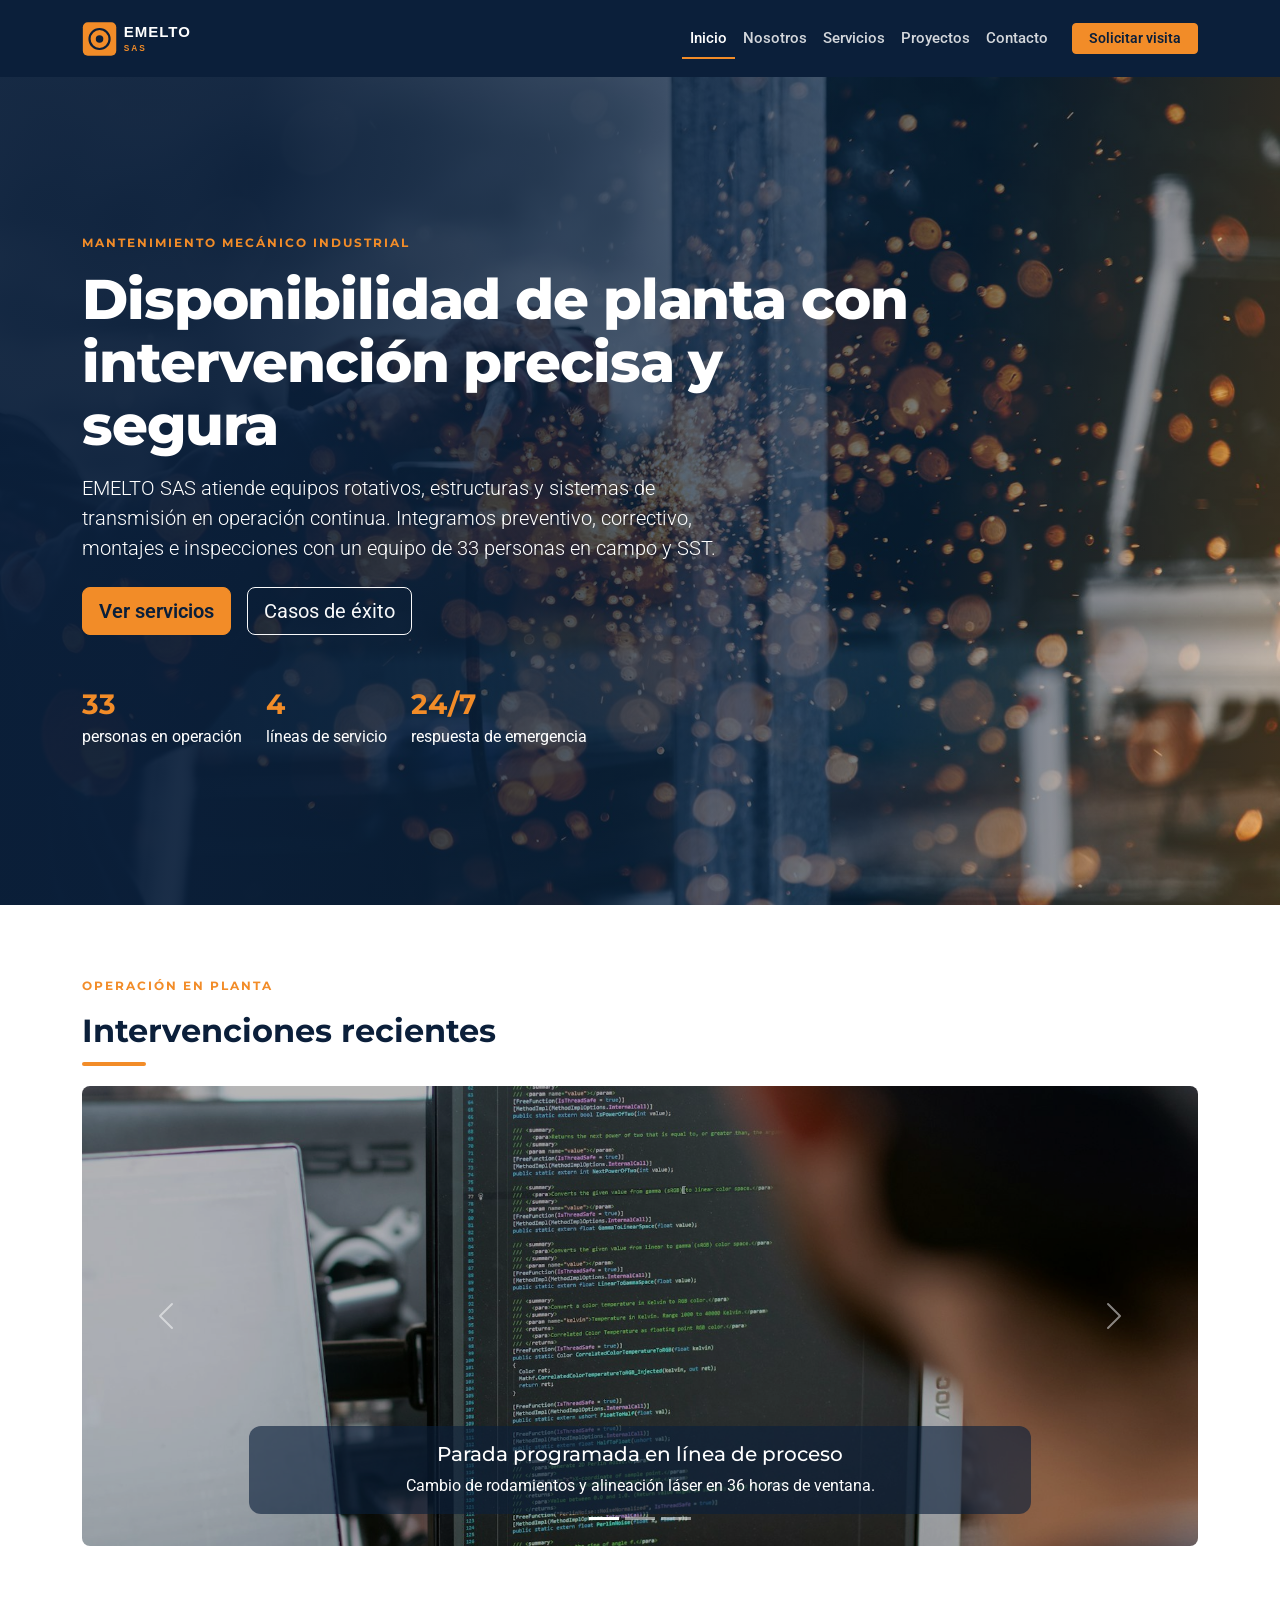
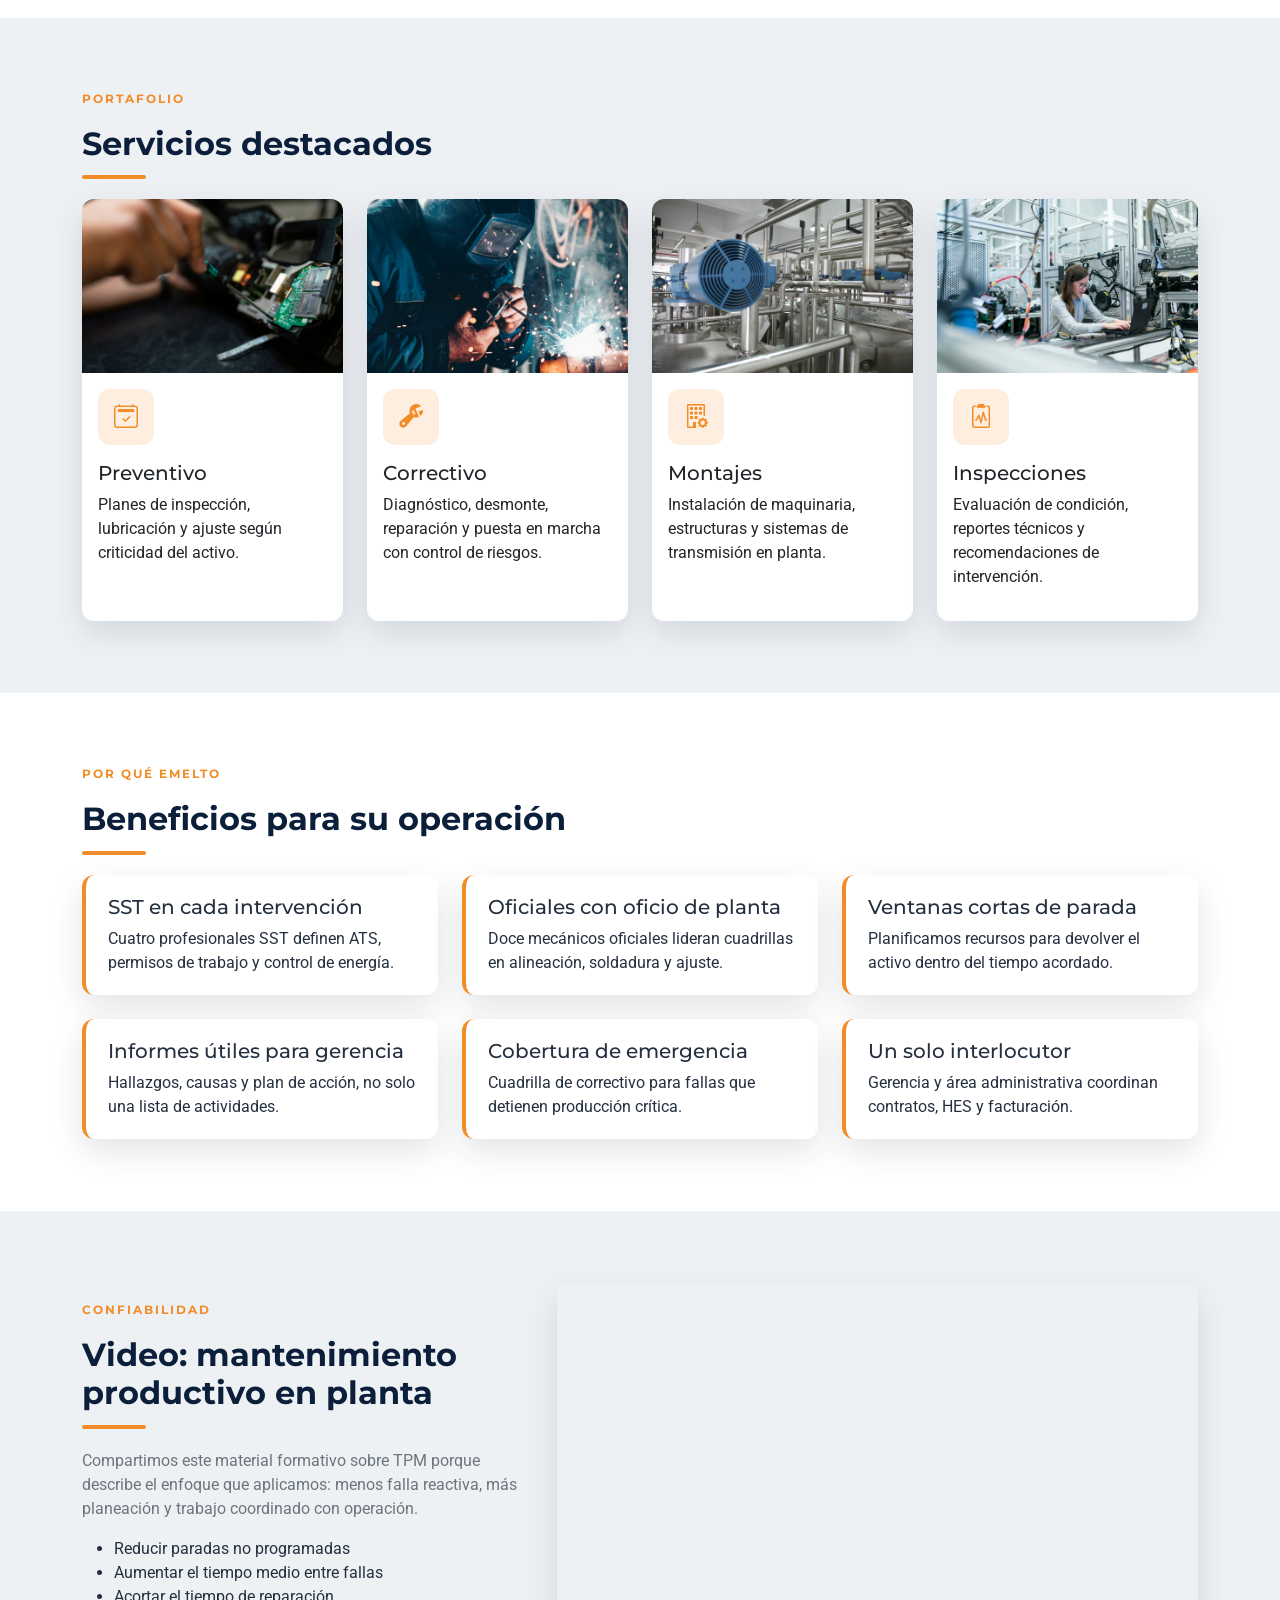
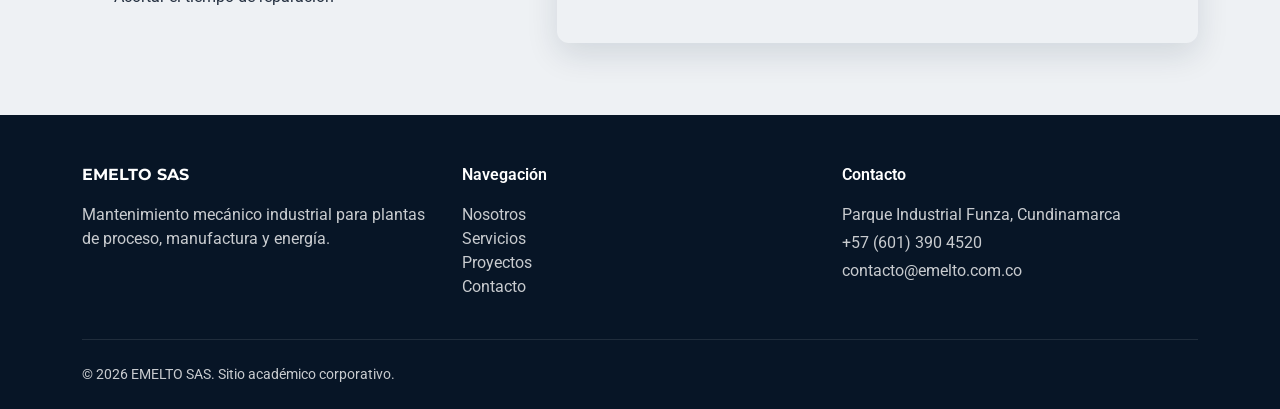
==== EMELTO-SAS/index.html @ 65eaef17 "Version estable antes de ajustes finales" ====
<!DOCTYPE html>
<html lang="es">
  <head>
    <meta charset="UTF-8" />
    <meta name="viewport" content="width=device-width, initial-scale=1" />
    <meta
      name="description"
      content="EMELTO SAS: mantenimiento mecánico industrial, montajes e inspecciones para plantas en Colombia."
    />
    <title>Inicio | EMELTO SAS</title>
    <link rel="icon" href="img/favicon.svg" type="image/svg+xml" />
    <link rel="preconnect" href="https://fonts.googleapis.com" />
    <link rel="preconnect" href="https://fonts.gstatic.com" crossorigin />
    <link
      href="https://fonts.googleapis.com/css2?family=Montserrat:wght@600;700;800&family=Roboto:wght@400;500;700&display=swap"
      rel="stylesheet"
    />
    <link
      href="https://cdn.jsdelivr.net/npm/bootstrap@5.3.3/dist/css/bootstrap.min.css"
      rel="stylesheet"
      integrity="sha384-QWTKZyjpPEjISv5WaRU9OFeRpok6YctnYmDr5pNlyT2bRjXh0JMhjY6hW+ALEwIH"
      crossorigin="anonymous"
    />
    <link
      href="https://cdn.jsdelivr.net/npm/bootstrap-icons@1.11.3/font/bootstrap-icons.min.css"
      rel="stylesheet"
    />
    <link rel="stylesheet" href="css/styles.css" />
  </head>
  <body>
    <a class="skip-link" href="#contenido">Saltar al contenido</a>

    <!-- Navegación principal -->
    <nav class="navbar navbar-expand-lg navbar-dark navbar-emelto sticky-top" aria-label="Principal">
      <div class="container">
        <a class="navbar-brand d-flex align-items-center" href="index.html">
          <img src="img/logo-light.svg" alt="EMELTO SAS" height="44" />
        </a>
        <button
          class="navbar-toggler"
          type="button"
          data-bs-toggle="collapse"
          data-bs-target="#menuPrincipal"
          aria-controls="menuPrincipal"
          aria-expanded="false"
          aria-label="Abrir menú"
        >
          <span class="navbar-toggler-icon"></span>
        </button>
        <div class="collapse navbar-collapse" id="menuPrincipal">
          <ul class="navbar-nav ms-auto mb-2 mb-lg-0 align-items-lg-center">
            <li class="nav-item"><a class="nav-link active" aria-current="page" href="index.html">Inicio</a></li>
            <li class="nav-item"><a class="nav-link" href="nosotros.html">Nosotros</a></li>
            <li class="nav-item"><a class="nav-link" href="servicios.html">Servicios</a></li>
            <li class="nav-item"><a class="nav-link" href="proyectos.html">Proyectos</a></li>
            <li class="nav-item"><a class="nav-link" href="contacto.html">Contacto</a></li>
            <li class="nav-item ms-lg-3">
              <a class="btn btn-orange btn-sm px-3" href="contacto.html">Solicitar visita</a>
            </li>
          </ul>
        </div>
      </div>
    </nav>

    <main id="contenido">
      <!-- Hero -->
      <header class="hero-home">
        <div class="container py-5">
          <p class="section-kicker mb-3">Mantenimiento mecánico industrial</p>
          <h1 class="display-hero display-4 col-lg-9">
            Disponibilidad de planta con intervención precisa y segura
          </h1>
          <p class="lead col-lg-7 mt-3">
            EMELTO SAS atiende equipos rotativos, estructuras y sistemas de transmisión en operación continua.
            Integramos preventivo, correctivo, montajes e inspecciones con un equipo de 33 personas en campo y SST.
          </p>
          <div class="d-flex flex-wrap gap-3 mt-4">
            <a class="btn btn-orange btn-lg" href="servicios.html">Ver servicios</a>
            <a class="btn btn-outline-light btn-lg" href="proyectos.html">Casos de éxito</a>
          </div>
          <div class="hero-stats mt-5">
            <div>
              <strong>33</strong>
              <span>personas en operación</span>
            </div>
            <div>
              <strong>4</strong>
              <span>líneas de servicio</span>
            </div>
            <div>
              <strong>24/7</strong>
              <span>respuesta de emergencia</span>
            </div>
          </div>
        </div>
      </header>

      <!-- Carrusel de operaciones -->
      <section class="section" aria-labelledby="tituloCarrusel">
        <div class="container">
          <p class="section-kicker">Operación en planta</p>
          <h2 id="tituloCarrusel" class="section-title">Intervenciones recientes</h2>
          <div class="accent-bar"></div>
          <div id="carruselInicio" class="carousel slide carousel-emelto" data-bs-ride="carousel">
            <div class="carousel-indicators">
              <button type="button" data-bs-target="#carruselInicio" data-bs-slide-to="0" class="active" aria-current="true" aria-label="Diapositiva 1"></button>
              <button type="button" data-bs-target="#carruselInicio" data-bs-slide-to="1" aria-label="Diapositiva 2"></button>
              <button type="button" data-bs-target="#carruselInicio" data-bs-slide-to="2" aria-label="Diapositiva 3"></button>
            </div>
            <div class="carousel-inner rounded-3 overflow-hidden">
              <div class="carousel-item active">
                <img src="img/carousel-1.jpg" class="d-block w-100" alt="Equipo de EMELTO en taller de mantenimiento industrial" />
                <div class="carousel-caption">
                  <h3 class="h5">Parada programada en línea de proceso</h3>
                  <p class="mb-0">Cambio de rodamientos y alineación láser en 36 horas de ventana.</p>
                </div>
              </div>
              <div class="carousel-item">
                <img src="img/carousel-2.jpg" class="d-block w-100" alt="Maquinaria industrial en planta de producción" />
                <div class="carousel-caption">
                  <h3 class="h5">Confiabilidad de equipos rotativos</h3>
                  <p class="mb-0">Rutas de inspección y lubricación para reducir paradas no planeadas.</p>
                </div>
              </div>
              <div class="carousel-item">
                <img src="img/carousel-3.jpg" class="d-block w-100" alt="Sistemas de tubería y equipos mecánicos" />
                <div class="carousel-caption">
                  <h3 class="h5">Montaje de sistemas de transmisión</h3>
                  <p class="mb-0">Instalación de reductores, acoplamientos y estructuras de soporte.</p>
                </div>
              </div>
            </div>
            <button class="carousel-control-prev" type="button" data-bs-target="#carruselInicio" data-bs-slide="prev">
              <span class="carousel-control-prev-icon" aria-hidden="true"></span>
              <span class="visually-hidden">Anterior</span>
            </button>
            <button class="carousel-control-next" type="button" data-bs-target="#carruselInicio" data-bs-slide="next">
              <span class="carousel-control-next-icon" aria-hidden="true"></span>
              <span class="visually-hidden">Siguiente</span>
            </button>
          </div>
        </div>
      </section>

      <!-- Servicios destacados -->
      <section class="section section-alt" aria-labelledby="tituloServicios">
        <div class="container">
          <p class="section-kicker">Portafolio</p>
          <h2 id="tituloServicios" class="section-title">Servicios destacados</h2>
          <div class="accent-bar"></div>
          <div class="row g-4">
            <div class="col-md-6 col-lg-3">
              <article class="card card-emelto">
                <img src="img/servicio-preventivo.jpg" class="card-img-top" alt="Técnico revisando un equipo en mantenimiento preventivo" />
                <div class="card-body">
                  <div class="icon-box mb-3"><i class="bi bi-calendar2-check" aria-hidden="true"></i></div>
                  <h3 class="h5">Preventivo</h3>
                  <p>Planes de inspección, lubricación y ajuste según criticidad del activo.</p>
                </div>
              </article>
            </div>
            <div class="col-md-6 col-lg-3">
              <article class="card card-emelto">
                <img src="img/servicio-correctivo.jpg" class="card-img-top" alt="Soldadura y reparación mecánica en campo" />
                <div class="card-body">
                  <div class="icon-box mb-3"><i class="bi bi-wrench-adjustable" aria-hidden="true"></i></div>
                  <h3 class="h5">Correctivo</h3>
                  <p>Diagnóstico, desmonte, reparación y puesta en marcha con control de riesgos.</p>
                </div>
              </article>
            </div>
            <div class="col-md-6 col-lg-3">
              <article class="card card-emelto">
                <img src="img/servicio-montaje.jpg" class="card-img-top" alt="Montaje de estructura industrial" />
                <div class="card-body">
                  <div class="icon-box mb-3"><i class="bi bi-building-gear" aria-hidden="true"></i></div>
                  <h3 class="h5">Montajes</h3>
                  <p>Instalación de maquinaria, estructuras y sistemas de transmisión en planta.</p>
                </div>
              </article>
            </div>
            <div class="col-md-6 col-lg-3">
              <article class="card card-emelto">
                <img src="img/servicio-inspeccion.jpg" class="card-img-top" alt="Ingeniero realizando inspección mecánica" />
                <div class="card-body">
                  <div class="icon-box mb-3"><i class="bi bi-clipboard2-pulse" aria-hidden="true"></i></div>
                  <h3 class="h5">Inspecciones</h3>
                  <p>Evaluación de condición, reportes técnicos y recomendaciones de intervención.</p>
                </div>
              </article>
            </div>
          </div>
        </div>
      </section>

      <!-- Beneficios -->
      <section class="section" aria-labelledby="tituloBeneficios">
        <div class="container">
          <p class="section-kicker">Por qué EMELTO</p>
          <h2 id="tituloBeneficios" class="section-title">Beneficios para su operación</h2>
          <div class="accent-bar"></div>
          <div class="row g-4">
            <div class="col-md-6 col-lg-4">
              <article class="benefit-item">
                <h3 class="h5">SST en cada intervención</h3>
                <p class="mb-0">Cuatro profesionales SST definen ATS, permisos de trabajo y control de energía.</p>
              </article>
            </div>
            <div class="col-md-6 col-lg-4">
              <article class="benefit-item">
                <h3 class="h5">Oficiales con oficio de planta</h3>
                <p class="mb-0">Doce mecánicos oficiales lideran cuadrillas en alineación, soldadura y ajuste.</p>
              </article>
            </div>
            <div class="col-md-6 col-lg-4">
              <article class="benefit-item">
                <h3 class="h5">Ventanas cortas de parada</h3>
                <p class="mb-0">Planificamos recursos para devolver el activo dentro del tiempo acordado.</p>
              </article>
            </div>
            <div class="col-md-6 col-lg-4">
              <article class="benefit-item">
                <h3 class="h5">Informes útiles para gerencia</h3>
                <p class="mb-0">Hallazgos, causas y plan de acción, no solo una lista de actividades.</p>
              </article>
            </div>
            <div class="col-md-6 col-lg-4">
              <article class="benefit-item">
                <h3 class="h5">Cobertura de emergencia</h3>
                <p class="mb-0">Cuadrilla de correctivo para fallas que detienen producción crítica.</p>
              </article>
            </div>
            <div class="col-md-6 col-lg-4">
              <article class="benefit-item">
                <h3 class="h5">Un solo interlocutor</h3>
                <p class="mb-0">Gerencia y área administrativa coordinan contratos, HES y facturación.</p>
              </article>
            </div>
          </div>
        </div>
      </section>

      <!-- Video corporativo -->
      <section class="section section-alt" aria-labelledby="tituloVideo">
        <div class="container">
          <div class="row align-items-center g-4">
            <div class="col-lg-5">
              <p class="section-kicker">Confiabilidad</p>
              <h2 id="tituloVideo" class="section-title">Video: mantenimiento productivo en planta</h2>
              <div class="accent-bar"></div>
              <p class="section-lead">
                Compartimos este material formativo sobre TPM porque describe el enfoque que aplicamos:
                menos falla reactiva, más planeación y trabajo coordinado con operación.
              </p>
              <ul>
                <li>Reducir paradas no programadas</li>
                <li>Aumentar el tiempo medio entre fallas</li>
                <li>Acortar el tiempo de reparación</li>
              </ul>
            </div>
            <div class="col-lg-7">
              <div class="video-frame">
                <iframe
                  src="https://www.youtube.com/embed/mJirqjwiPus"
                  title="Video sobre mantenimiento productivo total (TPM) aplicado a planta industrial"
                  allow="accelerometer; autoplay; clipboard-write; encrypted-media; gyroscope; picture-in-picture"
                  allowfullscreen
                ></iframe>
              </div>
            </div>
          </div>
        </div>
      </section>
    </main>

    <footer class="footer-emelto pt-5 pb-4">
      <div class="container">
        <div class="row g-4">
          <div class="col-md-4">
            <p class="footer-brand">EMELTO SAS</p>
            <p>Mantenimiento mecánico industrial para plantas de proceso, manufactura y energía.</p>
          </div>
          <div class="col-md-4">
            <p class="text-white fw-semibold">Navegación</p>
            <ul class="list-unstyled">
              <li><a href="nosotros.html">Nosotros</a></li>
              <li><a href="servicios.html">Servicios</a></li>
              <li><a href="proyectos.html">Proyectos</a></li>
              <li><a href="contacto.html">Contacto</a></li>
            </ul>
          </div>
          <div class="col-md-4">
            <p class="text-white fw-semibold">Contacto</p>
            <p class="mb-1">Parque Industrial Funza, Cundinamarca</p>
            <p class="mb-1"><a href="tel:+576013904520">+57 (601) 390 4520</a></p>
            <p class="mb-0"><a href="mailto:contacto@emelto.com.co">contacto@emelto.com.co</a></p>
          </div>
        </div>
        <hr class="border-secondary my-4" />
        <p class="small mb-0">&copy; <span id="year"></span> EMELTO SAS. Sitio académico corporativo.</p>
      </div>
    </footer>

    <button type="button" id="btnTop" class="btn btn-orange rounded-circle" aria-label="Volver arriba">
      <i class="bi bi-arrow-up" aria-hidden="true"></i>
    </button>

    <script
      src="https://cdn.jsdelivr.net/npm/bootstrap@5.3.3/dist/js/bootstrap.bundle.min.js"
      integrity="sha384-YvpcrYf0tY3lHB60NNkmXc5s9fDVZLESaAA55NDzOxhy9GkcIdslK1eN7N6jIeHz"
      crossorigin="anonymous"
    ></script>
    <script src="js/script.js"></script>
  </body>
</html>
---- EMELTO-SAS/css/styles.css ----
/* =========================================================
   EMELTO SAS — Hoja de estilos corporativa
   Paleta: #0B1F3A (azul oscuro) · #6C757D (gris) · #F28C28 (naranja)
   Tipografías: Montserrat (títulos) · Roboto (cuerpo)
   ========================================================= */

:root {
  --navy: #0b1f3a;
  --navy-deep: #071526;
  --navy-soft: #143056;
  --gray: #6c757d;
  --gray-light: #eef1f4;
  --orange: #f28c28;
  --orange-dark: #d67516;
  --white: #ffffff;
  --text: #243040;
  --shadow: 0 12px 32px rgba(11, 31, 58, 0.12);
  --radius: 0.75rem;
}

html {
  scroll-behavior: smooth;
}

body {
  font-family: "Roboto", sans-serif;
  color: var(--text);
  background-color: var(--white);
}

h1, h2, h3, h4, h5, h6,
.navbar-brand,
.display-hero,
.section-kicker {
  font-family: "Montserrat", sans-serif;
}

img {
  max-width: 100%;
  height: auto;
}

a {
  text-decoration: none;
}

/* Accesibilidad: enlace para saltar al contenido */
.skip-link {
  position: absolute;
  left: -999px;
  top: 0;
  background: var(--orange);
  color: var(--navy);
  padding: 0.75rem 1rem;
  z-index: 2000;
}

.skip-link:focus {
  left: 1rem;
  top: 1rem;
}

/* ---------- Navbar ---------- */
.navbar-emelto {
  background-color: var(--navy);
  padding-block: 0.85rem;
  transition: box-shadow 0.25s ease, padding 0.25s ease;
}

.navbar-emelto.is-scrolled {
  box-shadow: 0 8px 24px rgba(0, 0, 0, 0.28);
  padding-block: 0.5rem;
}

.navbar-emelto .navbar-brand img {
  height: 40px;
  width: auto;
}

.navbar-emelto .nav-link {
  color: rgba(255, 255, 255, 0.82);
  font-weight: 500;
  font-size: 0.92rem;
  padding-inline: 0.55rem;
  border-bottom: 2px solid transparent;
}

.navbar-emelto .nav-link:hover,
.navbar-emelto .nav-link:focus,
.navbar-emelto .nav-link.active {
  color: var(--white);
  border-bottom-color: var(--orange);
}

.btn-orange {
  background-color: var(--orange);
  border-color: var(--orange);
  color: var(--navy);
  font-weight: 600;
}

.btn-orange:hover,
.btn-orange:focus {
  background-color: var(--orange-dark);
  border-color: var(--orange-dark);
  color: var(--navy);
}

.btn-outline-navy {
  border: 2px solid var(--navy);
  color: var(--navy);
  font-weight: 600;
}

.btn-outline-navy:hover {
  background-color: var(--navy);
  color: var(--white);
}

/* ---------- Encabezados de página ---------- */
.page-hero {
  background-color: var(--navy);
  background-size: cover;
  background-position: center;
  min-height: 320px;
  display: flex;
  align-items: flex-end;
  position: relative;
}

.page-hero::before {
  content: "";
  position: absolute;
  inset: 0;
  background: linear-gradient(90deg, rgba(11, 31, 58, 0.92) 0%, rgba(11, 31, 58, 0.55) 100%);
}

.page-hero .container {
  position: relative;
  z-index: 1;
  padding-bottom: 2.5rem;
  padding-top: 6.5rem;
}

.section-kicker {
  color: var(--orange);
  letter-spacing: 0.16em;
  font-size: 0.78rem;
  font-weight: 700;
  text-transform: uppercase;
}

.section-title {
  color: var(--navy);
  font-weight: 700;
}

.section-lead {
  color: var(--gray);
  max-width: 42rem;
}

.accent-bar {
  width: 64px;
  height: 4px;
  background: var(--orange);
  border-radius: 4px;
  margin-block: 0.75rem 1.25rem;
}

/* ---------- Hero inicio ---------- */
.hero-home {
  position: relative;
  min-height: 92vh;
  background: url("../img/hero.jpg") center/cover no-repeat;
  display: flex;
  align-items: center;
  color: var(--white);
}

.hero-home::before {
  content: "";
  position: absolute;
  inset: 0;
  background: linear-gradient(100deg, rgba(11, 31, 58, 0.94) 18%, rgba(11, 31, 58, 0.55) 70%, rgba(242, 140, 40, 0.25) 100%);
}

.hero-home .container {
  position: relative;
  z-index: 1;
}

.display-hero {
  font-weight: 800;
  line-height: 1.12;
  letter-spacing: -0.02em;
}

.hero-stats {
  display: flex;
  flex-wrap: wrap;
  gap: 1.5rem;
}

.hero-stats strong {
  display: block;
  font-family: "Montserrat", sans-serif;
  font-size: 1.75rem;
  color: var(--orange);
}

/* ---------- Bloques de contenido ---------- */
.section {
  padding-block: 4.5rem;
}

.section-alt {
  background-color: var(--gray-light);
}

.card-emelto {
  border: 0;
  border-radius: var(--radius);
  box-shadow: var(--shadow);
  height: 100%;
  overflow: hidden;
  transition: transform 0.2s ease;
}

.card-emelto:hover {
  transform: translateY(-6px);
}

.card-emelto .icon-box {
  width: 56px;
  height: 56px;
  border-radius: 12px;
  background: rgba(242, 140, 40, 0.15);
  color: var(--orange);
  display: grid;
  place-items: center;
  font-size: 1.5rem;
}

.benefit-item {
  background: var(--white);
  border-left: 4px solid var(--orange);
  border-radius: var(--radius);
  padding: 1.25rem 1.35rem;
  box-shadow: var(--shadow);
  height: 100%;
}

/* ---------- Carrusel ---------- */
.carousel-emelto img {
  height: 460px;
  object-fit: cover;
  filter: brightness(0.72);
}

.carousel-caption {
  background: rgba(11, 31, 58, 0.62);
  border-radius: var(--radius);
  padding: 1rem 1.25rem;
  bottom: 2rem;
}

/* ---------- Video ---------- */
.video-frame {
  aspect-ratio: 16 / 9;
  border-radius: var(--radius);
  overflow: hidden;
  box-shadow: var(--shadow);
}

.video-frame iframe {
  width: 100%;
  height: 100%;
  border: 0;
}

/* ---------- Tablas ---------- */
.table-emelto thead {
  background-color: var(--navy);
  color: var(--white);
}

.table-emelto tbody tr:hover {
  background-color: rgba(242, 140, 40, 0.08);
}

.badge-orange {
  background-color: var(--orange);
  color: var(--navy);
}

/* ---------- Galería ---------- */
.gallery-item {
  position: relative;
  overflow: hidden;
  border-radius: var(--radius);
}

.gallery-item img {
  width: 100%;
  height: 240px;
  object-fit: cover;
  transition: transform 0.35s ease;
}

.gallery-item:hover img {
  transform: scale(1.06);
}

.gallery-caption {
  position: absolute;
  inset: auto 0 0 0;
  background: linear-gradient(transparent, rgba(11, 31, 58, 0.9));
  color: var(--white);
  padding: 1.5rem 1rem 1rem;
}

/* ---------- Equipo / misión ---------- */
.value-list li {
  margin-bottom: 0.45rem;
}

.mission-card {
  background: var(--navy);
  color: var(--white);
  border-radius: var(--radius);
  padding: 2rem;
  height: 100%;
}

.mission-card.vision {
  background: var(--navy-soft);
}

.team-number {
  font-family: "Montserrat", sans-serif;
  font-size: 2.4rem;
  font-weight: 800;
  color: var(--orange);
  line-height: 1;
}

/* ---------- Formulario ---------- */
.form-emelto .form-control,
.form-emelto .form-select {
  border-radius: 0.5rem;
  padding: 0.7rem 0.9rem;
}

.form-emelto .form-control:focus,
.form-emelto .form-select:focus {
  border-color: var(--orange);
  box-shadow: 0 0 0 0.2rem rgba(242, 140, 40, 0.25);
}

.contact-data {
  background: var(--navy);
  color: var(--white);
  border-radius: var(--radius);
  padding: 2rem;
  height: 100%;
}

.contact-data a {
  color: var(--orange);
}

.map-embed {
  border: 0;
  border-radius: var(--radius);
  min-height: 360px;
  width: 100%;
}

/* ---------- Footer ---------- */
.footer-emelto {
  background: var(--navy-deep);
  color: rgba(255, 255, 255, 0.78);
}

.footer-emelto a {
  color: rgba(255, 255, 255, 0.78);
}

.footer-emelto a:hover {
  color: var(--orange);
}

.footer-brand {
  color: var(--white);
  font-family: "Montserrat", sans-serif;
  font-weight: 700;
}

#btnTop {
  position: fixed;
  right: 1.25rem;
  bottom: 1.25rem;
  display: none;
  z-index: 1030;
}

/* ---------- Responsive ---------- */
@media (max-width: 767.98px) {
  .display-hero {
    font-size: 2.05rem;
  }

  .carousel-emelto img {
    height: 280px;
  }

  .hero-home {
    min-height: 78vh;
  }
}
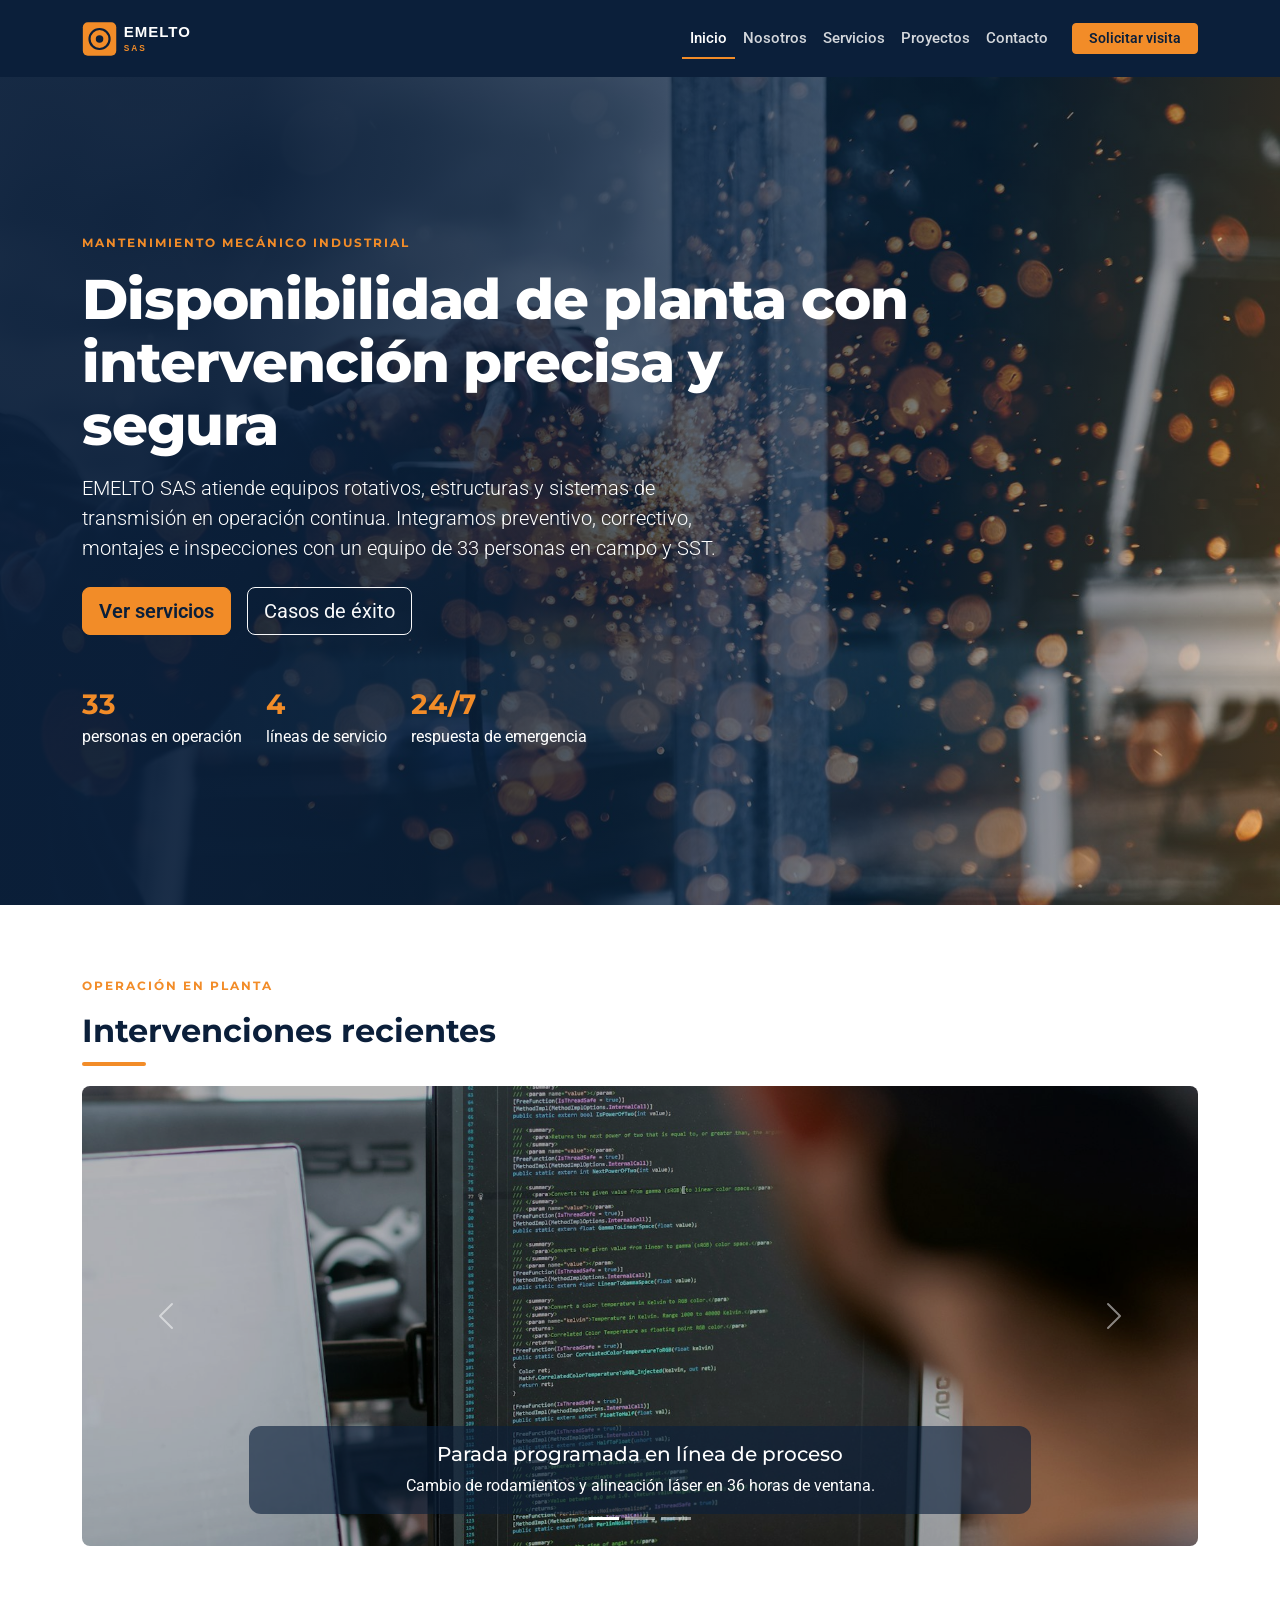
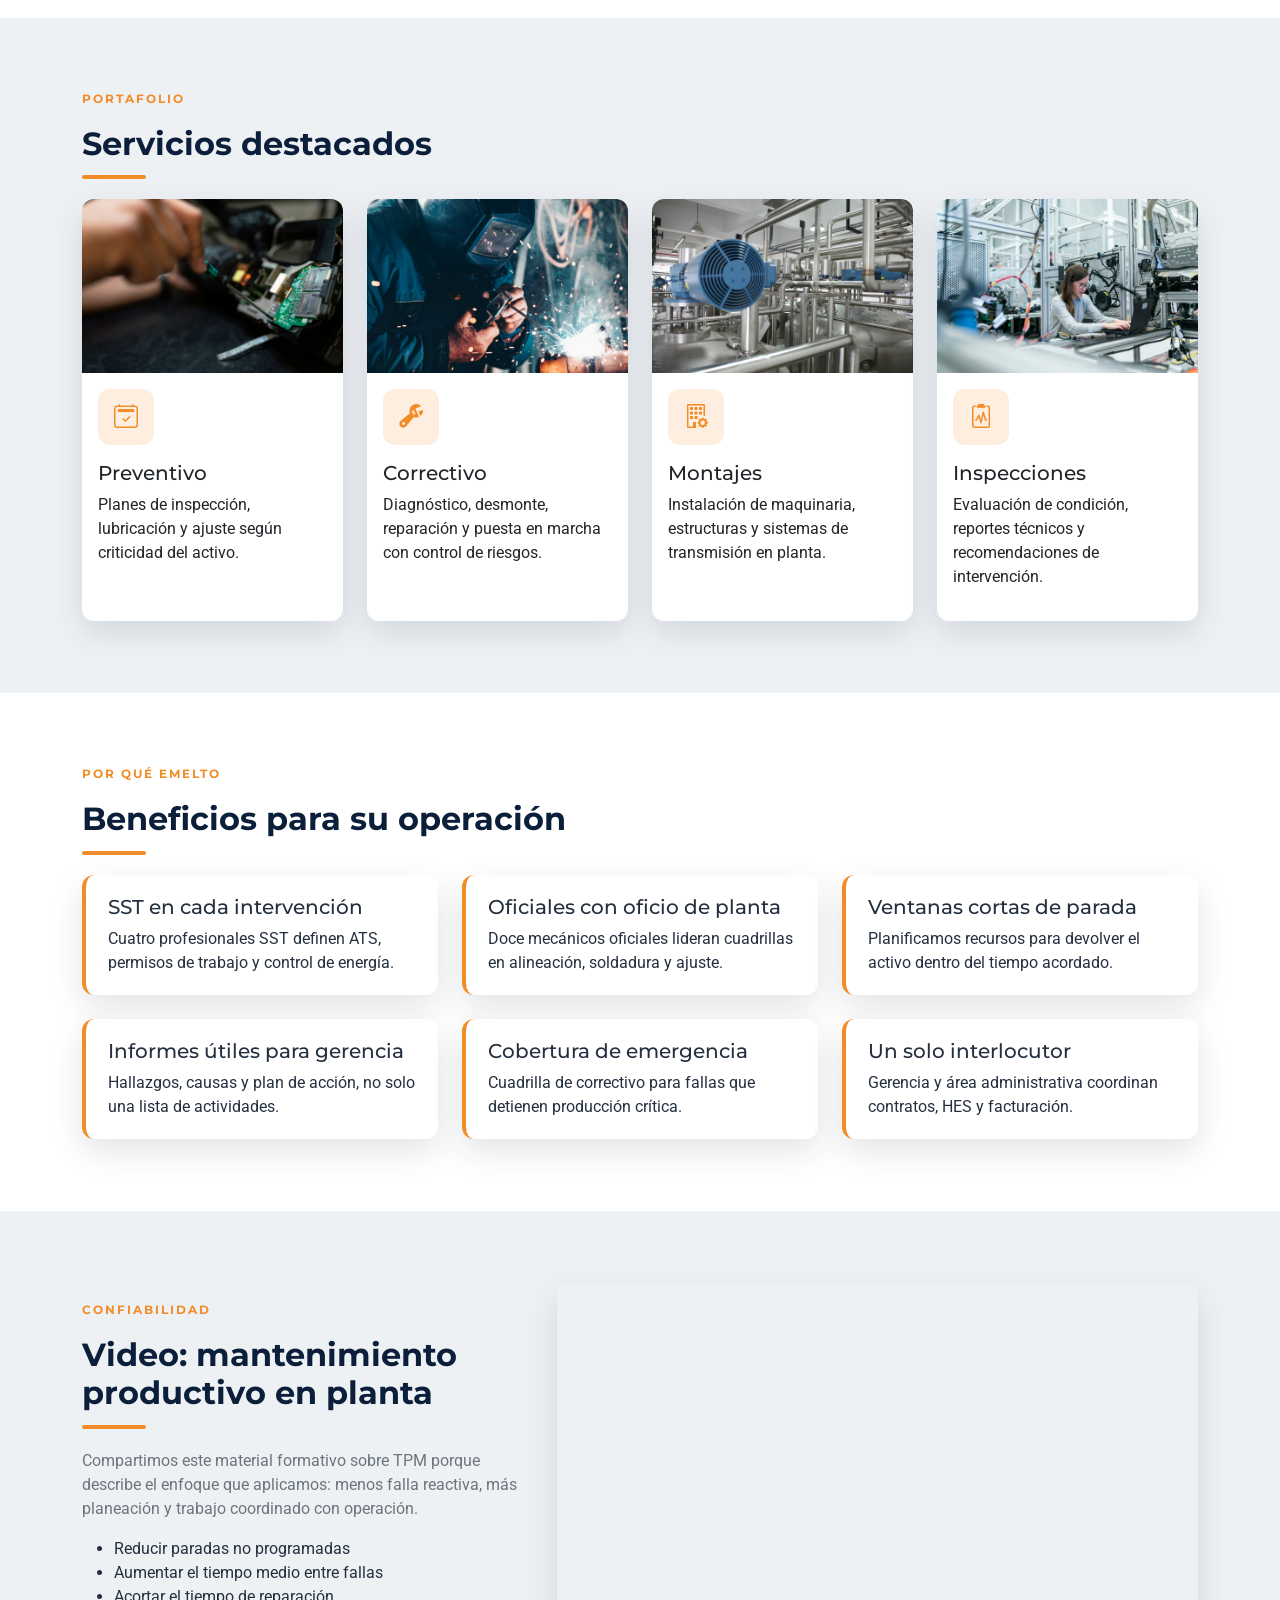
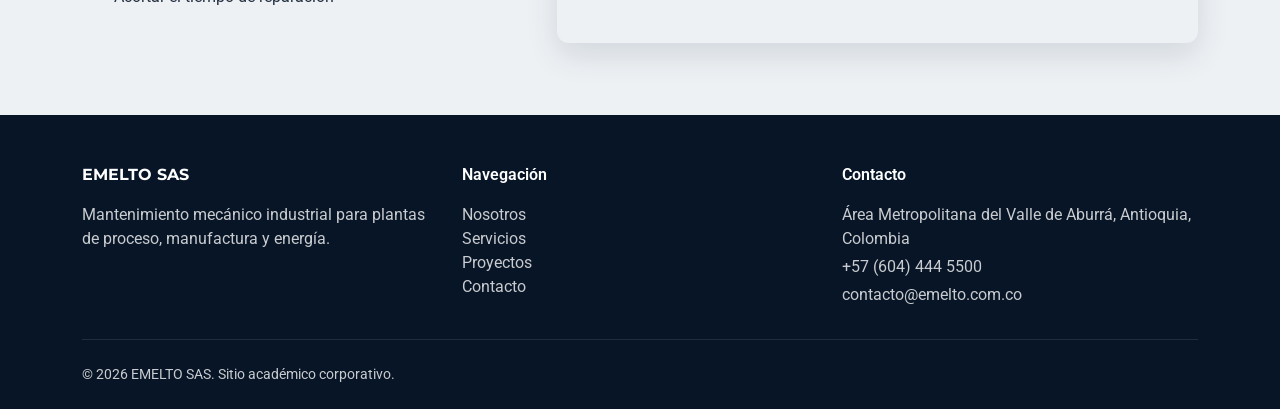
==== commit 29313330: "Correcciones finales y auditoria aprobada" ====
--- a/EMELTO-SAS/index.html
+++ b/EMELTO-SAS/index.html
@@ -291,8 +291,8 @@
           </div>
           <div class="col-md-4">
             <p class="text-white fw-semibold">Contacto</p>
-            <p class="mb-1">Parque Industrial Funza, Cundinamarca</p>
-            <p class="mb-1"><a href="tel:+576013904520">+57 (601) 390 4520</a></p>
+            <p class="mb-1">Área Metropolitana del Valle de Aburrá, Antioquia, Colombia</p>
+            <p class="mb-1"><a href="tel:+576044445500">+57 (604) 444 5500</a></p>
             <p class="mb-0"><a href="mailto:contacto@emelto.com.co">contacto@emelto.com.co</a></p>
           </div>
         </div>
